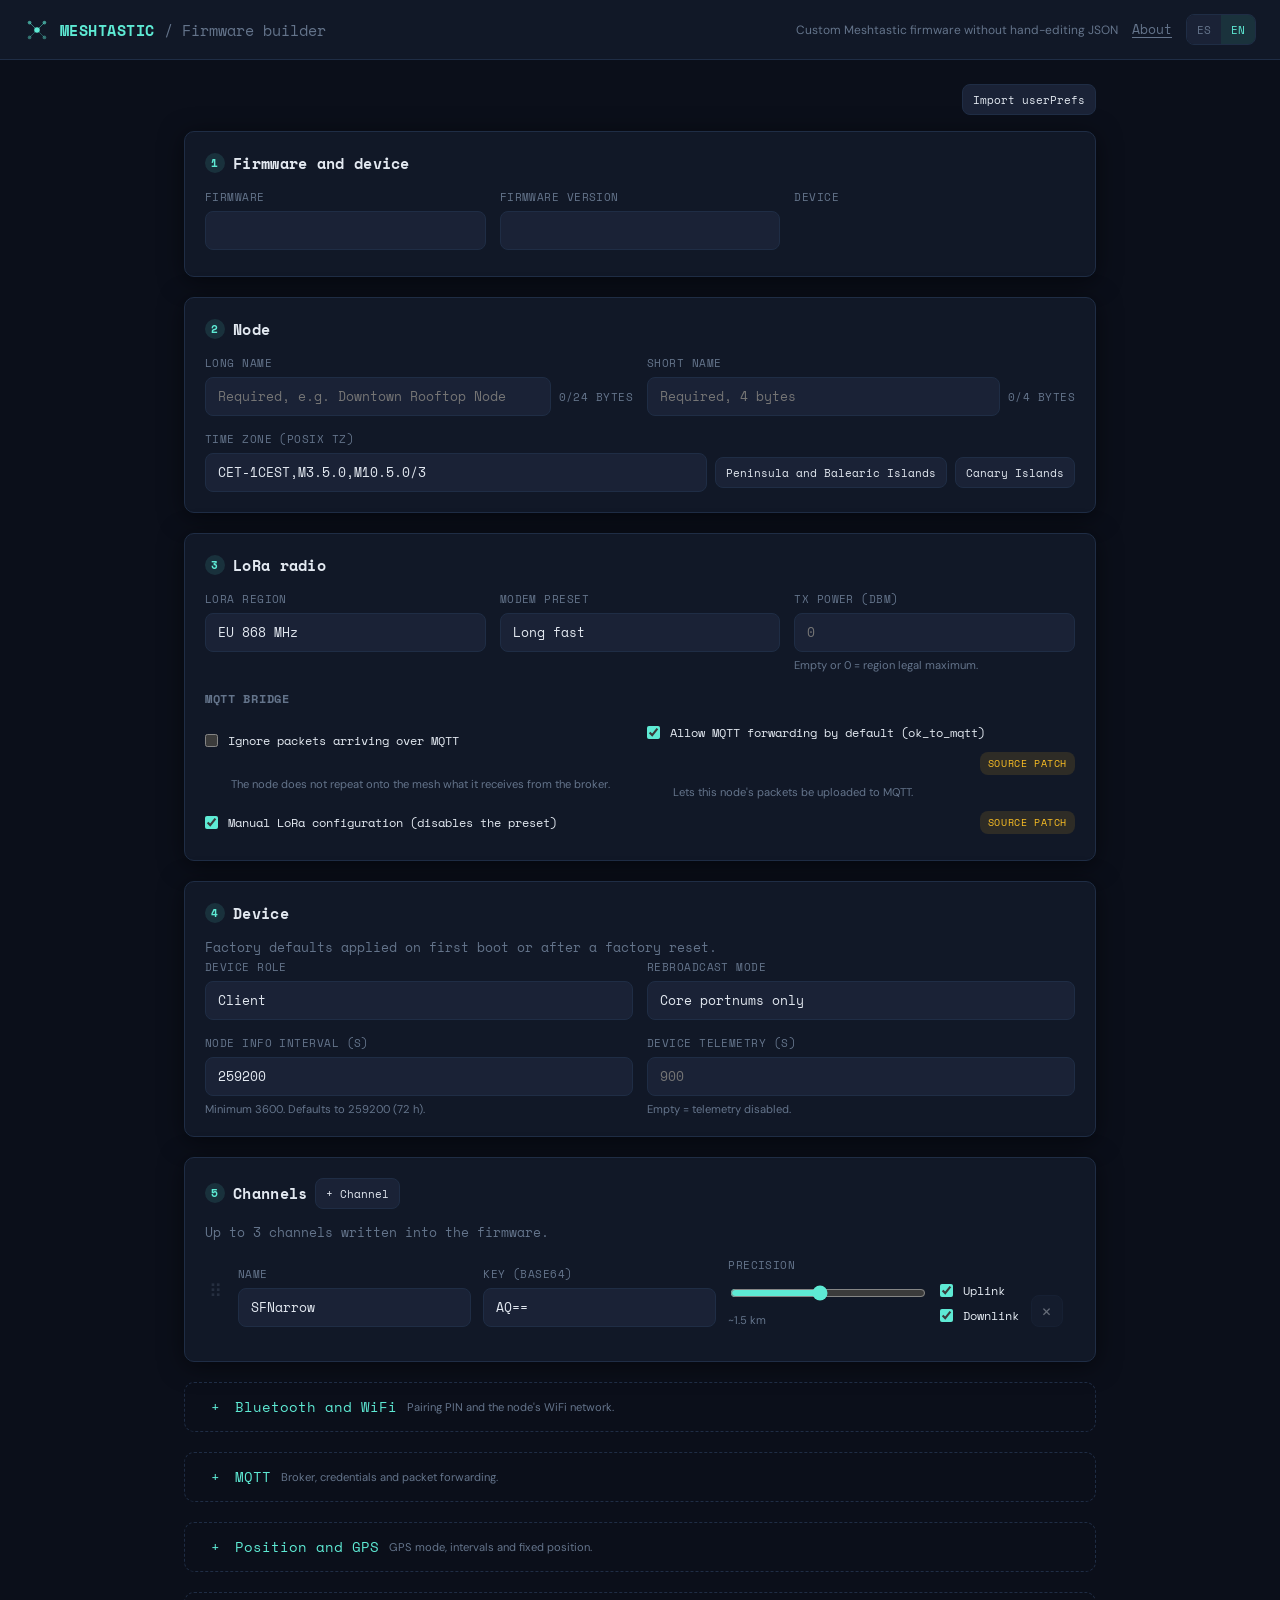
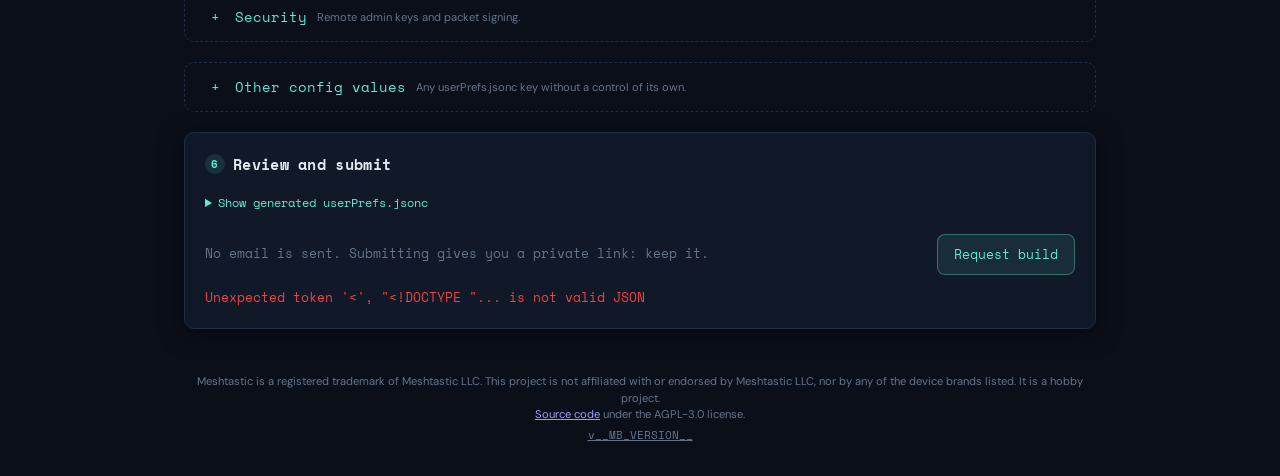
==== static/index.html @ 87e8874e "Tell users a failed build will be looked into, drop the flash-size hint - Every failed build ends wi" ====
<!doctype html>
<html lang="es">
  <head>
    <meta charset="utf-8">
    <meta name="viewport" content="width=device-width, initial-scale=1">
    <title>Meshtastic Builder</title>
    <link rel="icon" type="image/svg+xml" href="/static/favicon.svg">
    <link rel="preconnect" href="https://fonts.googleapis.com">
    <link rel="preconnect" href="https://fonts.gstatic.com" crossorigin>
    <link
      href="https://fonts.googleapis.com/css2?family=Space+Mono:wght@400;700&family=DM+Sans:wght@300;400;600&display=swap"
      rel="stylesheet">
    <link rel="stylesheet" href="/static/styles.css">
  </head>
  <body>
    <div class="shell">
      <header class="app-header">
        <div class="logo">
          <svg viewBox="0 0 28 28" fill="none" xmlns="http://www.w3.org/2000/svg" aria-hidden="true">
            <circle cx="14" cy="14" r="3" fill="currentColor" />
            <circle cx="6" cy="6" r="2" fill="currentColor" opacity=".6" />
            <circle cx="22" cy="6" r="2" fill="currentColor" opacity=".6" />
            <circle cx="6" cy="22" r="2" fill="currentColor" opacity=".4" />
            <circle cx="22" cy="22" r="2" fill="currentColor" opacity=".4" />
            <line x1="14" y1="14" x2="6" y2="6" stroke="currentColor" stroke-width="1" opacity=".5" />
            <line x1="14" y1="14" x2="22" y2="6" stroke="currentColor" stroke-width="1" opacity=".5" />
            <line x1="14" y1="14" x2="6" y2="22" stroke="currentColor" stroke-width="1" opacity=".3" />
            <line x1="14" y1="14" x2="22" y2="22" stroke="currentColor" stroke-width="1" opacity=".3" />
          </svg>
          <span>Meshtastic <em>/ Firmware builder</em></span>
        </div>
        <div class="header-right">
          <span class="tagline" data-i18n="header.tagline"></span>
          <a class="header-link" href="/about" data-i18n="nav.about"></a>
          <div class="lang-switch" role="group" aria-label="Language">
            <button type="button" class="lang-button" data-lang="es">ES</button>
            <button type="button" class="lang-button" data-lang="en">EN</button>
          </div>
        </div>
      </header>

      <main class="app-main">
        <form id="buildForm">
          <div class="import-bar">
            <p id="importNotice" class="status-line" role="status" hidden></p>
            <button id="openImport" class="btn btn-mini" type="button" data-i18n="import.open"></button>
          </div>

          <section class="panel">
            <h2><span data-i18n="step1.title"></span></h2>
            <div class="grid grid-three">
              <label>
                <span data-i18n="step1.firmware"></span>
                <select id="firmwareId" name="firmwareId" required></select>
                <small class="field-hint firmware-repo"><a id="firmwareRepo" href="#" target="_blank" rel="noreferrer"></a></small>
              </label>
              <label>
                <span data-i18n="step1.version"></span>
                <select id="firmwareTag" name="firmwareTag" required></select>
                <small id="firmwareBranchHint" class="field-hint" hidden></small>
              </label>
              <div class="field-stack">
                <label>
                  <span data-i18n="step1.device"></span>
                  <div id="deviceCombo"></div>
                  <small id="deviceUnavailable" class="field-hint device-unavailable" role="status" hidden></small>
                </label>
                <div id="muiOption" class="mui-option" hidden>
                  <label class="check-line">
                    <input id="muiEnabled" type="checkbox">
                    <span data-i18n="step1.mui"></span>
                  </label>
                  <span class="help">
                    <button class="help-tip" type="button" aria-describedby="muiHelp" data-i18n-aria-label="help.label">?</button>
                    <span id="muiHelp" class="help-pop" role="tooltip" data-i18n="step1.muiHint"></span>
                  </span>
                </div>
              </div>
            </div>
          </section>

          <section class="panel">
            <h2><span data-i18n="step2.title"></span></h2>
            <div class="grid grid-two">
              <label>
                <span data-i18n="step2.longName"></span>
                <span class="inline-input">
                  <input id="longName" type="text" autocomplete="off" data-i18n-placeholder="step2.longNamePlaceholder" aria-describedby="longNameBytes">
                  <span id="longNameBytes" class="byte-counter">0/24 bytes</span>
                </span>
              </label>
              <label>
                <span data-i18n="step2.shortName"></span>
                <span class="inline-input">
                  <input id="shortName" type="text" autocomplete="off" data-i18n-placeholder="step2.shortNamePlaceholder" aria-describedby="shortNameBytes">
                  <span id="shortNameBytes" class="byte-counter">0/4 bytes</span>
                </span>
              </label>
              <label class="span-two">
                <span data-i18n="step5.tz"></span>
                <span class="inline-input">
                  <input id="tzString" type="text" value="CET-1CEST,M3.5.0,M10.5.0/3" autocomplete="off">
                  <button class="btn btn-mini" type="button" data-tz="CET-1CEST,M3.5.0,M10.5.0/3" data-i18n="step5.tzPeninsula"></button>
                  <button class="btn btn-mini" type="button" data-tz="WET0WEST,M3.5.0/1,M10.5.0" data-i18n="step5.tzCanarias"></button>
                </span>
              </label>
            </div>
          </section>

          <section class="panel">
            <h2><span data-i18n="step3.title"></span></h2>
            <div class="grid grid-three">
              <label>
                <span data-i18n="step3.region"></span>
                <select id="loraRegion"></select>
              </label>
              <label>
                <span data-i18n="step3.preset"></span>
                <select id="modemPreset"></select>
                <small id="presetDisabledHint" class="field-hint" data-i18n="step3.presetDisabled" hidden></small>
              </label>
              <label data-pref-key="USERPREFS_LORACONFIG_TX_POWER">
                <span data-i18n="step3.txPower"></span>
                <input id="loraTxPower" type="number" min="0" max="30" placeholder="0">
                <small class="field-hint" data-i18n="step3.txPowerHint"></small>
              </label>
            </div>
            <h3 class="sub-head" data-i18n="step3.mqttHead"></h3>
            <div class="grid grid-two">
              <label class="check-line" data-pref-key="USERPREFS_CONFIG_LORA_IGNORE_MQTT">
                <input id="ignoreMqtt" type="checkbox">
                <span data-i18n="step3.ignoreMqtt"></span>
                <small class="field-hint" data-i18n="step3.ignoreMqttHint"></small>
              </label>
              <label class="check-line code-option">
                <input id="okToMqtt" type="checkbox" checked>
                <span data-i18n="step6.okToMqtt"></span>
                <span class="badge patch-only" data-i18n="step6.badge"></span>
                <small class="field-hint" data-i18n="step3.okToMqttHint"></small>
              </label>
            </div>
            <p id="advancedUnavailable" class="status-line status-warn" data-i18n="step6.unavailable" hidden></p>
            <div class="code-option">
              <label class="check-line">
                <input id="customLoraEnabled" type="checkbox" checked>
                <span data-i18n="step6.customLora"></span>
                <span class="badge patch-only" data-i18n="step6.badge"></span>
              </label>
              <div id="customLoraFields" hidden>
                <p class="status-line status-warn patch-only" data-i18n="step6.warning"></p>
                <p class="status-line" data-i18n="step6.customLoraHint"></p>
                <div class="grid grid-three">
                  <label>
                    <span data-i18n="step6.bandwidth"></span>
                    <select id="loraBandwidth"></select>
                  </label>
                  <label>
                    <span data-i18n="step6.spreadFactor"></span>
                    <select id="loraSpreadFactor"></select>
                  </label>
                  <label>
                    <span data-i18n="step6.codingRate"></span>
                    <select id="loraCodingRate"></select>
                  </label>
                  <label>
                    <span data-i18n="step6.channelNum"></span>
                    <input id="loraChannelNum" type="number" min="0" max="255" value="0">
                    <small class="field-hint" data-i18n="step6.channelNumHint"></small>
                  </label>
                  <label>
                    <span data-i18n="step6.overrideFreq"></span>
                    <input id="loraOverrideFreq" type="number" min="0" max="1000" step="0.001" value="0">
                    <small class="field-hint" data-i18n="step6.overrideFreqHint"></small>
                  </label>
                </div>
              </div>
            </div>
          </section>

          <section class="panel">
            <h2><span data-i18n="behaviour.title"></span></h2>
            <p class="status-line" data-i18n="behaviour.hint"></p>
            <div class="grid grid-two">
              <label>
                <span data-i18n="step3.role"></span>
                <select id="deviceRole"></select>
              </label>
              <label data-pref-key="USERPREFS_CONFIG_DEVICE_REBROADCAST_MODE">
                <span data-i18n="behaviour.rebroadcast"></span>
                <select id="rebroadcastMode"></select>
              </label>
              <label data-pref-key="USERPREFS_CONFIG_DEVICE_NODE_INFO_BROADCAST_SECS">
                <span data-i18n="behaviour.nodeInfoSecs"></span>
                <input id="nodeInfoSecs" type="number" min="3600" step="3600" value="259200">
                <small class="field-hint" data-i18n="behaviour.nodeInfoHint"></small>
              </label>
              <label data-pref-key="USERPREFS_CONFIG_DEVICE_TELEM_UPDATE_INTERVAL">
                <span data-i18n="behaviour.deviceTelem"></span>
                <input id="deviceTelemInterval" type="number" min="0" step="60" placeholder="900">
                <small class="field-hint" data-i18n="behaviour.telemHint"></small>
              </label>
            </div>
          </section>

          <section class="panel">
            <h2>
              <span data-i18n="step4.title"></span>
              <button id="addChannel" class="btn btn-mini" type="button" data-i18n="step4.add"></button>
            </h2>
            <p id="channelHint" class="status-line"></p>
            <div id="channelRows"></div>
          </section>


          <details class="collapsible">
            <summary>
              <span data-i18n="radios.title"></span>
              <small class="field-hint" data-i18n="radios.hint"></small>
            </summary>

            <section class="panel">
              <h2><span data-i18n="radios.bluetoothHead"></span></h2>
              <div class="grid grid-two">
                <label data-pref-key="USERPREFS_FIXED_BLUETOOTH">
                  <span data-i18n="radios.blePin"></span>
                  <input id="blePin" type="text" inputmode="numeric" maxlength="6" autocomplete="off" data-i18n-placeholder="radios.blePinPlaceholder">
                  <small class="field-hint" data-i18n="radios.blePinHint"></small>
                </label>
              </div>
            </section>

            <section id="wifiPanel" class="panel">
              <h2><span data-i18n="radios.wifiHead"></span></h2>
              <p id="wifiUnsupported" class="status-line status-warn" data-i18n="radios.wifiUnsupported" hidden></p>
              <label class="check-line" data-pref-key="USERPREFS_NETWORK_WIFI_ENABLED">
                <input id="wifiEnabled" type="checkbox">
                <span data-i18n="radios.wifiEnabled"></span>
                <small class="field-hint" data-i18n="radios.wifiHint"></small>
              </label>
              <div class="grid grid-three">
                <label data-pref-key="USERPREFS_NETWORK_WIFI_SSID">
                  <span data-i18n="radios.wifiSsid"></span>
                  <input id="wifiSsid" type="text" autocomplete="off" maxlength="32">
                </label>
                <label data-pref-key="USERPREFS_NETWORK_WIFI_PSK">
                  <span data-i18n="radios.wifiPsk"></span>
                  <input id="wifiPsk" type="text" autocomplete="off" maxlength="64">
                  <small class="field-hint" data-i18n="radios.wifiPskHint"></small>
                </label>
              </div>
            </section>
          </details>

          <details class="collapsible">
            <summary>
              <span data-i18n="step5.mqttHead"></span>
              <small class="field-hint" data-i18n="mqtt.hint"></small>
            </summary>

            <section class="panel">
              <h2><span data-i18n="step5.mqttHead"></span></h2>
              <div class="grid grid-three">
                <label>
                  <span data-i18n="step5.mqttAddress"></span>
                  <input id="mqttAddress" type="text" value="mqtt.meshtastic.es" autocomplete="off">
                </label>
                <label data-pref-key="USERPREFS_MQTT_USERNAME">
                  <span data-i18n="step5.mqttUsername"></span>
                  <input id="mqttUsername" type="text" autocomplete="off" value="meshdev">
                </label>
                <label data-pref-key="USERPREFS_MQTT_PASSWORD">
                  <span data-i18n="step5.mqttPassword"></span>
                  <input id="mqttPassword" type="text" autocomplete="off" value="large4cats">
                  <small class="field-hint" data-i18n="step5.mqttPasswordHint"></small>
                </label>
                <label data-pref-key="USERPREFS_MQTT_ROOT_TOPIC">
                  <span data-i18n="step5.mqttRoot"></span>
                  <input id="mqttRootTopic" type="text" autocomplete="off" placeholder="msh/EU_868">
                </label>
                <label class="check-line">
                  <input id="mqttEnabled" type="checkbox">
                  <span data-i18n="step5.mqttEnabled"></span>
                </label>
                <label class="check-line" data-pref-key="USERPREFS_MQTT_ENCRYPTION_ENABLED">
                  <input id="mqttEncryption" type="checkbox" checked>
                  <span data-i18n="step5.mqttEncryption"></span>
                </label>
                <label class="check-line" data-pref-key="USERPREFS_MQTT_TLS_ENABLED">
                  <input id="mqttTls" type="checkbox">
                  <span data-i18n="step5.mqttTls"></span>
                </label>
              </div>
            </section>
          </details>

          <details class="collapsible">
            <summary>
              <span data-i18n="position.title"></span>
              <small class="field-hint" data-i18n="position.hint"></small>
            </summary>

            <section class="panel">
              <div class="grid grid-three">
                <label data-pref-key="USERPREFS_CONFIG_GPS_MODE">
                  <span data-i18n="position.gpsMode"></span>
                  <select id="gpsMode"></select>
                </label>
                <label data-pref-key="USERPREFS_CONFIG_GPS_UPDATE_INTERVAL">
                  <span data-i18n="position.gpsInterval"></span>
                  <input id="gpsUpdateInterval" type="number" min="0" step="30" placeholder="600">
                </label>
                <label data-pref-key="USERPREFS_CONFIG_POSITION_BROADCAST_INTERVAL">
                  <span data-i18n="position.broadcastInterval"></span>
                  <input id="positionBroadcastInterval" type="number" min="0" step="3600" value="259200">
                  <small class="field-hint" data-i18n="position.broadcastHint"></small>
                </label>
                <label class="check-line span-two" data-pref-key="USERPREFS_CONFIG_SMART_POSITION_ENABLED">
                  <input id="smartPosition" type="checkbox">
                  <span data-i18n="position.smart"></span>
                  <small class="field-hint" data-i18n="position.smartHint"></small>
                </label>
                <label class="check-line span-two" data-pref-key="USERPREFS_BLOCK_POSITION_ON_EVENT_CHANNEL">
                  <input id="blockPositionOnEvent" type="checkbox">
                  <span data-i18n="position.blockOnEvent"></span>
                  <small class="field-hint" data-i18n="position.blockOnEventHint"></small>
                </label>
              </div>

              <h3 class="sub-head" data-i18n="position.fixedHead"></h3>
              <label class="check-line" data-pref-key="USERPREFS_FIXED_GPS">
                <input id="fixedGpsEnabled" type="checkbox">
                <span data-i18n="position.fixedEnabled"></span>
                <small class="field-hint" data-i18n="position.fixedHint"></small>
              </label>
              <div id="fixedGpsFields" class="grid grid-three" hidden>
                <label data-pref-key="USERPREFS_FIXED_GPS_LAT">
                  <span data-i18n="position.lat"></span>
                  <input id="fixedGpsLat" type="text" inputmode="decimal" autocomplete="off" placeholder="41.3851">
                </label>
                <label data-pref-key="USERPREFS_FIXED_GPS_LON">
                  <span data-i18n="position.lon"></span>
                  <input id="fixedGpsLon" type="text" inputmode="decimal" autocomplete="off" placeholder="-3.7038">
                </label>
                <label data-pref-key="USERPREFS_FIXED_GPS_ALT">
                  <span data-i18n="position.alt"></span>
                  <input id="fixedGpsAlt" type="number" step="1" placeholder="0">
                </label>
              </div>
            </section>
          </details>

          <details class="collapsible">
            <summary>
              <span data-i18n="security.title"></span>
              <small class="field-hint" data-i18n="security.hint"></small>
            </summary>

            <section class="panel">
              <div class="grid">
                <label>
                  <span data-i18n="step5.adminKey"></span>
                  <input id="adminKey" type="text" autocomplete="off" placeholder="AQIDBA...">
                </label>
                <label data-pref-key="USERPREFS_USE_ADMIN_KEY_1">
                  <span data-i18n="step5.adminKey1"></span>
                  <input id="adminKey1" type="text" autocomplete="off" placeholder="AQIDBA...">
                </label>
                <label data-pref-key="USERPREFS_USE_ADMIN_KEY_2">
                  <span data-i18n="step5.adminKey2"></span>
                  <input id="adminKey2" type="text" autocomplete="off" placeholder="AQIDBA...">
                </label>
              </div>
              <div class="grid grid-two">
                <label data-pref-key="USERPREFS_CONFIG_SECURITY_PACKET_SIGNATURE_POLICY">
                  <span data-i18n="step5.signaturePolicy"></span>
                  <select id="signaturePolicy"></select>
                </label>
                <label class="check-line" data-pref-key="USERPREFS_CONFIG_SECURITY_IS_MANAGED">
                  <input id="securityIsManaged" type="checkbox" disabled>
                  <span data-i18n="step5.isManaged"></span>
                  <small id="isManagedHint" class="field-hint" data-i18n="step5.isManagedHint"></small>
                </label>
              </div>
            </section>
          </details>


          <details class="collapsible">
            <summary>
              <span data-i18n="extra.title"></span>
              <small class="field-hint" data-i18n="extra.hint"></small>
            </summary>

            <section class="panel">
              <p class="status-line" data-i18n="extra.help"></p>
              <div id="extraRows"></div>
              <button id="addExtraPref" class="btn btn-mini" type="button" data-i18n="extra.add"></button>
            </section>
          </details>

          <section class="panel">
            <h2><span data-i18n="step7.title"></span></h2>
            <details class="json-preview">
              <summary data-i18n="step7.preview"></summary>
              <textarea id="prefsJsonc" name="prefsJsonc" spellcheck="false" readonly></textarea>
            </details>
            <div class="submit-row">
              <div>
                <p class="status-line" data-i18n="step7.noEmail"></p>
                <p id="submitTtl" class="status-line"></p>
              </div>
              <div class="submit-cell">
                <button id="submitBuild" class="btn btn-primary" type="submit" data-i18n="step7.submit"></button>
              </div>
            </div>
            <p id="statusText" class="status-line" role="status"></p>
          </section>
        </form>

        <!-- Outside the form: nothing in here is a pref, and its buttons must
             never submit a build. -->
        <dialog id="importDialog" class="import-dialog" aria-labelledby="importTitle">
          <h2 id="importTitle" data-i18n="import.title"></h2>
          <p class="status-line" data-i18n="import.help"></p>
          <textarea id="importText" spellcheck="false" autocomplete="off" data-i18n-placeholder="import.placeholder"></textarea>
          <input id="importFile" type="file" accept=".json,.jsonc,.txt,application/json,text/plain" hidden>
          <p id="importError" class="status-line status-error" role="alert" hidden></p>
          <div class="import-actions">
            <button id="importPickFile" class="btn btn-mini" type="button" data-i18n="import.pickFile"></button>
            <span class="import-actions-right">
              <button id="importCancel" class="btn" type="button" data-i18n="import.cancel"></button>
              <button id="importConfirm" class="btn btn-primary" type="button" data-i18n="import.confirm"></button>
            </span>
          </div>
        </dialog>

        <section id="result" class="panel" hidden>
          <h2><span id="resultTitle" data-i18n="result.title"></span></h2>
          <p id="resultKeep" class="status-line" data-i18n="result.keep"></p>
          <div class="result-url">
            <a id="buildUrl" href="#"></a>
            <button id="copyBuildUrl" class="btn btn-mini" type="button" data-i18n="result.copy"></button>
          </div>
          <dl class="result-list">
            <div><dt data-i18n="result.status"></dt><dd id="buildStatus" class="build-status"></dd></div>
            <div><dt data-i18n="result.node"></dt><dd id="buildNode"></dd></div>
            <div><dt data-i18n="result.shortName"></dt><dd id="buildShortName"></dd></div>
            <div><dt data-i18n="result.device"></dt><dd id="buildDevice"></dd></div>
            <div><dt data-i18n="result.firmware"></dt><dd id="buildFirmware"></dd></div>
            <div><dt data-i18n="result.download"></dt><dd><a id="downloadLink" href="#"></a></dd></div>
          </dl>
          <!-- Shown only for a failed build. The reason is translated from the
               server's error code; the detail is one quoted line of evidence. -->
          <div id="buildFailure" class="build-failure" hidden>
            <h3 data-i18n="buildError.title"></h3>
            <p id="buildFailureReason"></p>
            <p id="buildFailureHint" class="status-line"></p>
            <pre id="buildFailureDetail" hidden class="build-failure-detail"></pre>
            <!-- Every failure gets read: say so, and who to ask. -->
            <p class="status-line" data-i18n-html="buildError.followUp"></p>
          </div>
          <p id="resultTtl" class="status-line"></p>
        </section>
      </main>

      <footer class="app-footer">
        <p data-i18n="footer.trademark"></p>
        <p data-i18n-html="footer.source"></p>
        <p class="footer-version">
          <a href="https://github.com/lazynoda/meshtastic-builder/releases/tag/v__MB_VERSION__" target="_blank" rel="noreferrer">v__MB_VERSION__</a>
        </p>
      </footer>
    </div>
    <script src="/static/i18n.js"></script>
    <script src="/static/app.js"></script>
    <script src="/static/prefs-import.js"></script>
  </body>
</html>
---- static/styles.css ----
/* Tokens, reset, shell, panel and button rules come from the shared
   meshtastic.es app template (see .tmp/meshtastic-es-app-template and its
   DESIGN_GUIDELINES.md). Form controls are authored here because the template
   ships none; they follow the same .btn recipe. */
:root {
  --bg: #0b0f1a;
  --panel: #111827;
  --panel2: #1a2236;
  --border: #1f2d45;
  --accent: #5eead4;
  --accent2: #7dd3fc;
  --warn: #fbbf24;
  --danger: #ef4444;
  --text: #e2e8f0;
  --muted: #64748b;
  --mono: "Space Mono", ui-monospace, Consolas, monospace;
  --sans: "DM Sans", system-ui, -apple-system, "Segoe UI", Roboto, sans-serif;
  --radius: 8px;
  --shadow: 0 4px 24px rgba(0, 0, 0, 0.5);
  color-scheme: dark;
}

* {
  box-sizing: border-box;
}

body {
  margin: 0;
  min-height: 100vh;
  background: var(--bg);
  color: var(--text);
  font-family: var(--sans);
  font-weight: 400;
  -webkit-font-smoothing: antialiased;
}

h1,
h2,
h3 {
  font-family: var(--mono);
  font-weight: 700;
  margin: 0;
}

::-webkit-scrollbar {
  width: 6px;
}
::-webkit-scrollbar-track {
  background: transparent;
}
::-webkit-scrollbar-thumb {
  background: var(--border);
  border-radius: 3px;
}

/* Shell */
.shell {
  min-height: 100vh;
  display: flex;
  flex-direction: column;
}

.app-header {
  display: flex;
  align-items: center;
  gap: 16px;
  padding: 14px 24px;
  background: var(--panel);
  border-bottom: 1px solid var(--border);
}

.app-header .logo {
  display: flex;
  text-decoration: none;
  align-items: center;
  gap: 10px;
  font-family: var(--mono);
  font-size: 15px;
  font-weight: 700;
  color: var(--accent);
  letter-spacing: 0.03em;
  text-transform: uppercase;
}

.app-header .logo svg {
  width: 26px;
  height: 26px;
  flex-shrink: 0;
}

.app-header .logo em {
  font-style: normal;
  color: var(--muted);
  font-weight: 400;
  text-transform: none;
  letter-spacing: normal;
}

.app-header .header-right {
  margin-left: auto;
  display: flex;
  align-items: center;
  gap: 14px;
}

.app-header .header-link {
  font-family: var(--mono);
  font-size: 0.8rem;
  color: var(--muted);
  text-decoration: underline;
  text-underline-offset: 3px;
  white-space: nowrap;
}

.app-header .header-link:hover {
  color: var(--accent);
}

.app-header .tagline {
  font-size: 12px;
  color: var(--muted);
  text-align: right;
  display: none;
}

@media (min-width: 860px) {
  .app-header .tagline {
    display: block;
  }
}

@media (max-width: 640px) {
  .app-header {
    flex-wrap: wrap;
    gap: 10px;
    padding: 12px 16px;
  }
  .app-header .logo {
    font-size: 13px;
  }
  .app-header .header-right {
    margin-left: 0;
    width: 100%;
    justify-content: space-between;
  }
}

.app-main {
  flex: 1;
  width: 100%;
  max-width: 960px;
  margin: 0 auto;
  padding: 24px;
}

@media (max-width: 640px) {
  .app-main {
    padding: 16px;
  }
}

/* Panels */
.panel {
  background: var(--panel);
  border: 1px solid var(--border);
  border-radius: 10px;
  box-shadow: var(--shadow);
  padding: 20px;
  margin-bottom: 20px;
}

.panel h2 {
  font-size: 0.95rem;
  letter-spacing: 0.02em;
  color: var(--text);
  margin: 0 0 14px;
  display: flex;
  align-items: center;
  gap: 8px;
  flex-wrap: wrap;
}

/* Step numbers come from a counter so panels can be added or reordered freely. */
#buildForm {
  counter-reset: step;
}

#buildForm .panel h2::before {
  counter-increment: step;
  content: counter(step);
  display: inline-flex;
  align-items: center;
  justify-content: center;
  width: 20px;
  height: 20px;
  border-radius: 50%;
  background: rgba(94, 234, 212, 0.12);
  color: var(--accent);
  font-size: 11px;
  flex-shrink: 0;
}

.sub-head {
  font-family: var(--mono);
  font-size: 0.72rem;
  text-transform: uppercase;
  letter-spacing: 0.06em;
  color: var(--muted);
  margin: 18px 0 10px;
}

/* Collapsed sections: closed by default, inner panels are not numbered steps. */
.collapsible {
  margin-bottom: 20px;
}

.collapsible > summary {
  cursor: pointer;
  list-style: none;
  display: flex;
  align-items: center;
  gap: 10px;
  flex-wrap: wrap;
  padding: 14px 20px;
  border: 1px dashed var(--border);
  border-radius: 10px;
  font-family: var(--mono);
  font-size: 0.85rem;
  color: var(--accent);
}

.collapsible > summary::-webkit-details-marker {
  display: none;
}

.collapsible > summary::before {
  content: "+";
  width: 20px;
  text-align: center;
  flex-shrink: 0;
}

.collapsible[open] > summary {
  margin-bottom: 20px;
}

.collapsible[open] > summary::before {
  content: "\2212";
}

#buildForm .collapsible .panel h2::before {
  content: none;
  counter-increment: none;
}

.badge {
  margin-left: auto;
  font-family: var(--mono);
  font-size: 10px;
  text-transform: uppercase;
  letter-spacing: 0.06em;
  color: var(--warn);
  background: rgba(251, 191, 36, 0.12);
  border-radius: var(--radius);
  padding: 4px 8px;
}

/* Buttons */
.btn {
  font-family: var(--mono);
  display: inline-block;
  text-decoration: none;
  font-size: 0.8rem;
  padding: 10px 16px;
  border-radius: var(--radius);
  border: 1px solid var(--border);
  background: var(--panel2);
  color: var(--text);
  cursor: pointer;
  transition: border-color 0.15s, color 0.15s, background 0.15s, box-shadow 0.15s;
}

.btn:hover:not(:disabled) {
  border-color: var(--accent);
  color: var(--accent);
  box-shadow: 0 0 8px rgba(94, 234, 212, 0.15);
}

.btn:disabled {
  opacity: 0.4;
  cursor: not-allowed;
}

.btn-primary {
  border-color: rgba(94, 234, 212, 0.35);
  background: rgba(94, 234, 212, 0.1);
  color: var(--accent);
}

.btn-primary:hover:not(:disabled) {
  background: rgba(94, 234, 212, 0.2);
  border-color: var(--accent);
}

.btn-mini {
  padding: 6px 10px;
  font-size: 0.7rem;
}

.lang-switch {
  display: flex;
  border: 1px solid var(--border);
  border-radius: var(--radius);
  overflow: hidden;
}

.lang-button {
  font-family: var(--mono);
  font-size: 0.7rem;
  padding: 6px 10px;
  border: 0;
  background: var(--panel2);
  color: var(--muted);
  cursor: pointer;
  transition: color 0.15s, background 0.15s;
}

.lang-button:hover {
  color: var(--accent);
}

.lang-button.is-active {
  background: rgba(94, 234, 212, 0.12);
  color: var(--accent);
}

.status-line {
  margin: 12px 0 0;
  font-size: 0.82rem;
  font-family: var(--mono);
  color: var(--muted);
  line-height: 1.5;
}

.status-warn {
  color: var(--warn);
}

.status-error {
  color: var(--danger);
}

/* Author rules set `display` on labels and panels, which beats the user-agent
   rule for [hidden] and leaves "hidden" controls on screen. Keep the attribute
   authoritative for every element. */
[hidden] {
  display: none !important;
}

/* Form controls */
label {
  display: flex;
  flex-direction: column;
  gap: 6px;
  font-family: var(--mono);
  font-size: 0.7rem;
  text-transform: uppercase;
  letter-spacing: 0.04em;
  color: var(--muted);
}

input[type="text"],
input[type="password"],
input[type="number"],
select,
textarea {
  width: 100%;
  font-family: var(--mono);
  font-size: 0.8rem;
  padding: 9px 12px;
  border-radius: var(--radius);
  border: 1px solid var(--border);
  background: var(--panel2);
  color: var(--text);
  text-transform: none;
  letter-spacing: normal;
  transition: border-color 0.15s, box-shadow 0.15s;
}

input:focus-visible,
select:focus-visible,
textarea:focus-visible,
.btn:focus-visible,
.lang-button:focus-visible,
summary:focus-visible {
  outline: none;
  border-color: var(--accent);
  box-shadow: 0 0 0 2px rgba(94, 234, 212, 0.2);
}

input:disabled,
select:disabled,
textarea:disabled {
  opacity: 0.4;
  cursor: not-allowed;
}

input.fieldError {
  border-color: var(--danger);
}

input[type="checkbox"] {
  width: auto;
  accent-color: var(--accent);
  margin: 0;
}

.check-line {
  flex-direction: row;
  align-items: center;
  flex-wrap: wrap;
  gap: 10px;
  text-transform: none;
  letter-spacing: normal;
  font-size: 0.78rem;
  color: var(--text);
  padding: 6px 0;
}

/* A hint next to a checkbox squeezes the label on a phone; give it its own line. */
.check-line .field-hint {
  flex-basis: 100%;
  margin-left: 26px;
}

/* Repository link under the firmware selector. */
.firmware-repo {
  text-align: center;
}

.field-hint {
  font-family: var(--sans);
  font-size: 0.7rem;
  text-transform: none;
  letter-spacing: normal;
  color: var(--muted);
}

.inline-input {
  display: flex;
  align-items: center;
  gap: 8px;
  flex-wrap: wrap;
}

.inline-input input {
  flex: 1 1 160px;
}

.byte-counter {
  font-family: var(--mono);
  font-size: 0.7rem;
  color: var(--muted);
}

/* Grids */
.grid {
  display: grid;
  gap: 14px;
}

.grid-two {
  grid-template-columns: 1fr 1fr;
}

.grid-three {
  grid-template-columns: repeat(3, 1fr);
}

.grid-four {
  grid-template-columns: repeat(4, 1fr);
}

.span-two {
  grid-column: span 2;
}

/* A grid cell holding a field plus a control right under it. */
.field-stack {
  display: flex;
  flex-direction: column;
  gap: 6px;
}

/* Right under the device picker, level with the repository link under the firmware. */
.mui-option {
  display: flex;
  align-items: center;
  justify-content: center;
  gap: 8px;
}

.mui-option[hidden] {
  display: none;
}

.mui-option .check-line {
  padding: 0;
}

/* (?) help: the text shows on hover, on keyboard focus, or after a tap (.open). */
.help {
  position: relative;
  display: inline-flex;
}

.help-tip {
  width: 18px;
  height: 18px;
  padding: 0;
  border: 1px solid var(--muted);
  border-radius: 50%;
  background: transparent;
  color: var(--muted);
  font-family: var(--sans);
  font-size: 0.68rem;
  font-weight: 700;
  line-height: 1;
  cursor: help;
}

.help-tip:hover,
.help-tip:focus-visible,
.help.open .help-tip {
  border-color: var(--accent);
  color: var(--accent);
}

.help-pop {
  position: absolute;
  bottom: calc(100% + 8px);
  left: 50%;
  /* --help-shift keeps the box inside the viewport on narrow screens (wireHelpTips). */
  transform: translateX(calc(-50% + var(--help-shift, 0px)));
  width: max-content;
  max-width: min(280px, 80vw);
  padding: 8px 10px;
  border: 1px solid var(--border);
  border-radius: var(--radius);
  background: var(--panel2);
  box-shadow: var(--shadow);
  color: var(--text);
  font-family: var(--sans);
  font-size: 0.75rem;
  line-height: 1.4;
  text-transform: none;
  letter-spacing: normal;
  z-index: 40;
  visibility: hidden;
  opacity: 0;
  transition: opacity 0.12s;
  pointer-events: none;
}

.help:hover .help-pop,
.help-tip:focus-visible + .help-pop,
.help.open .help-pop {
  visibility: visible;
  opacity: 1;
}

@media (max-width: 720px) {
  .grid-two,
  .grid-three,
  .grid-four {
    grid-template-columns: 1fr;
  }
  .span-two {
    grid-column: auto;
  }
}

#customLoraFields .grid {
  margin-top: 12px;
}

/* Channels */
.channel-row {
  display: grid;
  grid-template-columns: auto 1fr;
  gap: 12px;
  align-items: center;
  padding: 14px 0;
  border-bottom: 1px solid var(--border);
}

/* The fields are their own grid so the handle never takes a field's column. */
.channel-fields {
  display: grid;
  grid-template-columns: 1.4fr 1.4fr 1.2fr auto auto auto;
  gap: 12px;
  align-items: end;
}

.channel-row:last-child {
  border-bottom: 0;
}

.channel-row .check-line {
  padding-bottom: 9px;
}

.channel-flags {
  display: flex;
  flex-direction: column;
  gap: 2px;
}

.channel-flags .check-line {
  padding: 2px 0;
}

.btn-icon {
  align-self: end;
  width: 32px;
  height: 32px;
  padding: 0;
  display: inline-flex;
  align-items: center;
  justify-content: center;
  font-size: 1.1rem;
  line-height: 1;
}

@media (max-width: 720px) {
  .channel-fields {
    grid-template-columns: 1fr 1fr;
  }
  .precision-cell {
    grid-column: span 2;
  }
}

/* Reordering channels: pointer events, so the handle must not scroll the page. */
.drag-handle {
  align-self: center;
  touch-action: none;
  cursor: grab;
  background: none;
  border: 0;
  color: var(--muted);
  font-size: 1.1rem;
  line-height: 1;
  padding: 8px 4px;
}

.drag-handle:disabled {
  opacity: 0.25;
  cursor: default;
}

.channel-row.dragging {
  opacity: 0.6;
  background: var(--panel2);
  cursor: grabbing;
}

.precision-cell input[type="range"] {
  padding: 0;
  border: 0;
  background: none;
  accent-color: var(--accent);
  height: 24px;
}

/* Prose pages (/about). The form pages have no running text, so paragraph,
   link and inline-code rules live here rather than on the base elements. */
.prose h1 {
  font-size: 1.2rem;
  margin: 0 0 20px;
}

.prose p {
  margin: 0 0 12px;
  font-size: 0.9rem;
  line-height: 1.65;
  color: var(--text);
}

.prose p:last-child {
  margin-bottom: 0;
}

.prose a {
  color: var(--accent2);
  text-decoration: underline;
  text-underline-offset: 2px;
}

.prose a:hover {
  color: var(--accent);
}

.prose code {
  font-family: var(--mono);
  font-size: 0.85em;
  background: var(--panel2);
  border: 1px solid var(--border);
  border-radius: 4px;
  padding: 1px 5px;
}

.prose section {
  margin-bottom: 28px;
}

.prose section:last-child {
  margin-bottom: 0;
}

.prose h2 {
  font-size: 0.95rem;
  margin: 0 0 10px;
  display: flex;
  align-items: center;
  gap: 8px;
}

.section-warn h2 {
  color: var(--warn);
}

/* The two firmware patches on /about. Numbered because "there are exactly two"
   is the point of the section. */
.mod-list {
  margin: 0 0 14px;
  padding-left: 20px;
}

.mod-list li {
  margin-bottom: 14px;
}

.mod-list li:last-child {
  margin-bottom: 0;
}

.mod-list h3 {
  font-size: 0.9rem;
  margin: 0 0 6px;
  color: var(--accent2);
}

/* A failed build explains itself here instead of in the download link text. */
.build-failure {
  margin-top: 14px;
  padding: 12px 14px;
  border: 1px solid var(--danger);
  border-radius: var(--radius);
  background: var(--panel2);
}

.build-failure h3 {
  font-size: 0.85rem;
  margin: 0 0 8px;
  color: var(--danger);
}

.build-failure p {
  margin: 0 0 8px;
  font-size: 0.9rem;
}

.build-failure p:last-child {
  margin-bottom: 0;
}

.build-failure-detail {
  margin: 0;
  padding: 8px 10px;
  border-radius: var(--radius);
  background: var(--bg);
  border: 1px solid var(--border);
  color: var(--muted);
  font-family: var(--mono);
  font-size: 0.75rem;
  /* Compiler diagnostics are long and must not stretch the panel. */
  white-space: pre-wrap;
  overflow-wrap: anywhere;
}

.app-footer {
  padding: 0 24px 32px;
  max-width: 960px;
  margin: 0 auto;
}

.app-footer p {
  margin: 0;
  font-size: 0.7rem;
  line-height: 1.5;
  color: var(--muted);
  text-align: center;
}

.app-footer .footer-version {
  margin-top: 4px;
  font-family: var(--mono);
}

.footer-version a {
  color: inherit;
}

@media (max-width: 640px) {
  .app-footer {
    padding: 0 16px 24px;
  }
}

/* Combobox: filters its options by substring as you type. */
.combo {
  position: relative;
}

/* A short list skinned from a <select>: a menu, not a search box. */
.combo-input[readonly] {
  cursor: pointer;
}

.combo-list {
  position: absolute;
  top: calc(100% + 4px);
  left: 0;
  right: 0;
  z-index: 30;
  max-height: 260px;
  overflow-y: auto;
  margin: 0;
  padding: 4px;
  list-style: none;
  background: var(--panel2);
  border: 1px solid var(--border);
  border-radius: var(--radius);
  box-shadow: var(--shadow);
}

.combo-list li {
  padding: 8px 10px;
  border-radius: var(--radius);
  cursor: pointer;
  font-family: var(--mono);
  font-size: 0.75rem;
  text-transform: none;
  letter-spacing: normal;
  color: var(--text);
}

.combo-list li:hover,
.combo-list li[aria-selected="true"] {
  background: rgba(94, 234, 212, 0.12);
  color: var(--accent);
}

/* A board the selected firmware cannot build yet: listed, but muted. */
.combo-list li.is-unavailable {
  color: var(--muted);
}

.device-unavailable {
  display: block;
  margin-top: 6px;
  text-align: center;
  color: var(--warn);
}

.device-unavailable a {
  color: inherit;
}

.extra-row {
  display: grid;
  grid-template-columns: 1.2fr 1.4fr auto;
  gap: 12px;
  align-items: end;
  padding: 12px 0;
  border-bottom: 1px solid var(--border);
}

.extra-row:last-child {
  border-bottom: 0;
}

#addExtraPref {
  margin-top: 12px;
}

@media (max-width: 720px) {
  .extra-row {
    grid-template-columns: 1fr;
  }
}

/* Import userPrefs */
.import-bar {
  display: flex;
  align-items: center;
  justify-content: flex-end;
  gap: 12px;
  margin-bottom: 16px;
}

.import-bar .status-line {
  margin: 0;
  margin-right: auto;
}

.import-bar .btn {
  flex-shrink: 0;
  white-space: nowrap;
}

.import-dialog {
  width: min(720px, calc(100vw - 32px));
  padding: 20px;
  border: 1px solid var(--border);
  border-radius: 10px;
  background: var(--panel);
  color: var(--text);
  box-shadow: var(--shadow);
}

.import-dialog::backdrop {
  background: rgba(11, 15, 26, 0.75);
}

.import-dialog h2 {
  font-size: 0.95rem;
  color: var(--accent);
}

.import-dialog textarea {
  margin-top: 14px;
  min-height: 280px;
  background: var(--bg);
  resize: vertical;
}

.import-actions {
  margin-top: 16px;
  display: flex;
  align-items: center;
  justify-content: space-between;
  gap: 12px;
  flex-wrap: wrap;
}

.import-actions-right {
  display: flex;
  gap: 10px;
}

/* JSON preview */
.json-preview summary {
  font-family: var(--mono);
  font-size: 0.78rem;
  color: var(--accent);
  cursor: pointer;
  padding: 4px 0;
  border-radius: var(--radius);
}

.json-preview textarea {
  margin-top: 10px;
  min-height: 200px;
  background: var(--bg);
  resize: vertical;
}

.submit-row {
  margin-top: 16px;
  display: flex;
  align-items: center;
  justify-content: space-between;
  gap: 16px;
  flex-wrap: wrap;
}

.submit-cell {
  display: flex;
  justify-content: flex-end;
}

@media (max-width: 720px) {
  .submit-cell {
    justify-content: stretch;
  }
  .submit-cell .btn {
    width: 100%;
  }
}

/* Result */
.result-list {
  margin: 0;
  display: grid;
  gap: 10px;
}

.result-list > div {
  display: grid;
  grid-template-columns: 160px 1fr;
  gap: 12px;
  align-items: baseline;
}

.result-list dt {
  font-family: var(--mono);
  font-size: 0.7rem;
  text-transform: uppercase;
  letter-spacing: 0.04em;
  color: var(--muted);
}

.result-list dd {
  margin: 0;
  font-family: var(--mono);
  font-size: 0.8rem;
  word-break: break-all;
}

.result-list a {
  color: var(--accent);
}

.build-status {
  display: flex;
  flex-wrap: wrap;
  align-items: center;
  gap: 8px;
  word-break: normal;
}

.status-icon {
  width: 17px;
  height: 17px;
  flex: none;
}

.build-status[data-state="running"] {
  color: var(--accent2);
}

/* Only the arc spins; the clock hands would smear into a blur. */
.build-status[data-state="running"] .status-icon > path:first-child {
  transform-origin: 50% 50%;
  animation: status-spin 1.4s linear infinite;
}

.build-status[data-state="succeeded"] {
  color: var(--accent);
}

.build-status[data-state="failed"] {
  color: var(--danger);
}

.build-status[data-state="expired"],
.build-status[data-state="queued"] {
  color: var(--warn);
}

/* Queue position and estimate next to the state, quieter than the state itself. */
.queue-info {
  color: var(--muted);
}

.queue-info::before {
  content: "·";
  margin-right: 8px;
}

@keyframes status-spin {
  to {
    transform: rotate(360deg);
  }
}

@media (prefers-reduced-motion: reduce) {
  .build-status[data-state="running"] .status-icon > path:first-child {
    animation: none;
  }
}

.result-list a:not([href]) {
  color: var(--muted);
}

.result-url {
  display: flex;
  align-items: center;
  gap: 10px;
  flex-wrap: wrap;
  margin: 0 0 16px;
  padding: 12px 14px;
  background: var(--panel2);
  border: 1px solid var(--border);
  border-radius: var(--radius);
}

.result-url a {
  font-family: var(--mono);
  font-size: 0.82rem;
  color: var(--accent);
  word-break: break-all;
  flex: 1 1 auto;
}

@media (max-width: 720px) {
  .result-list > div {
    grid-template-columns: 1fr;
    gap: 2px;
  }
}
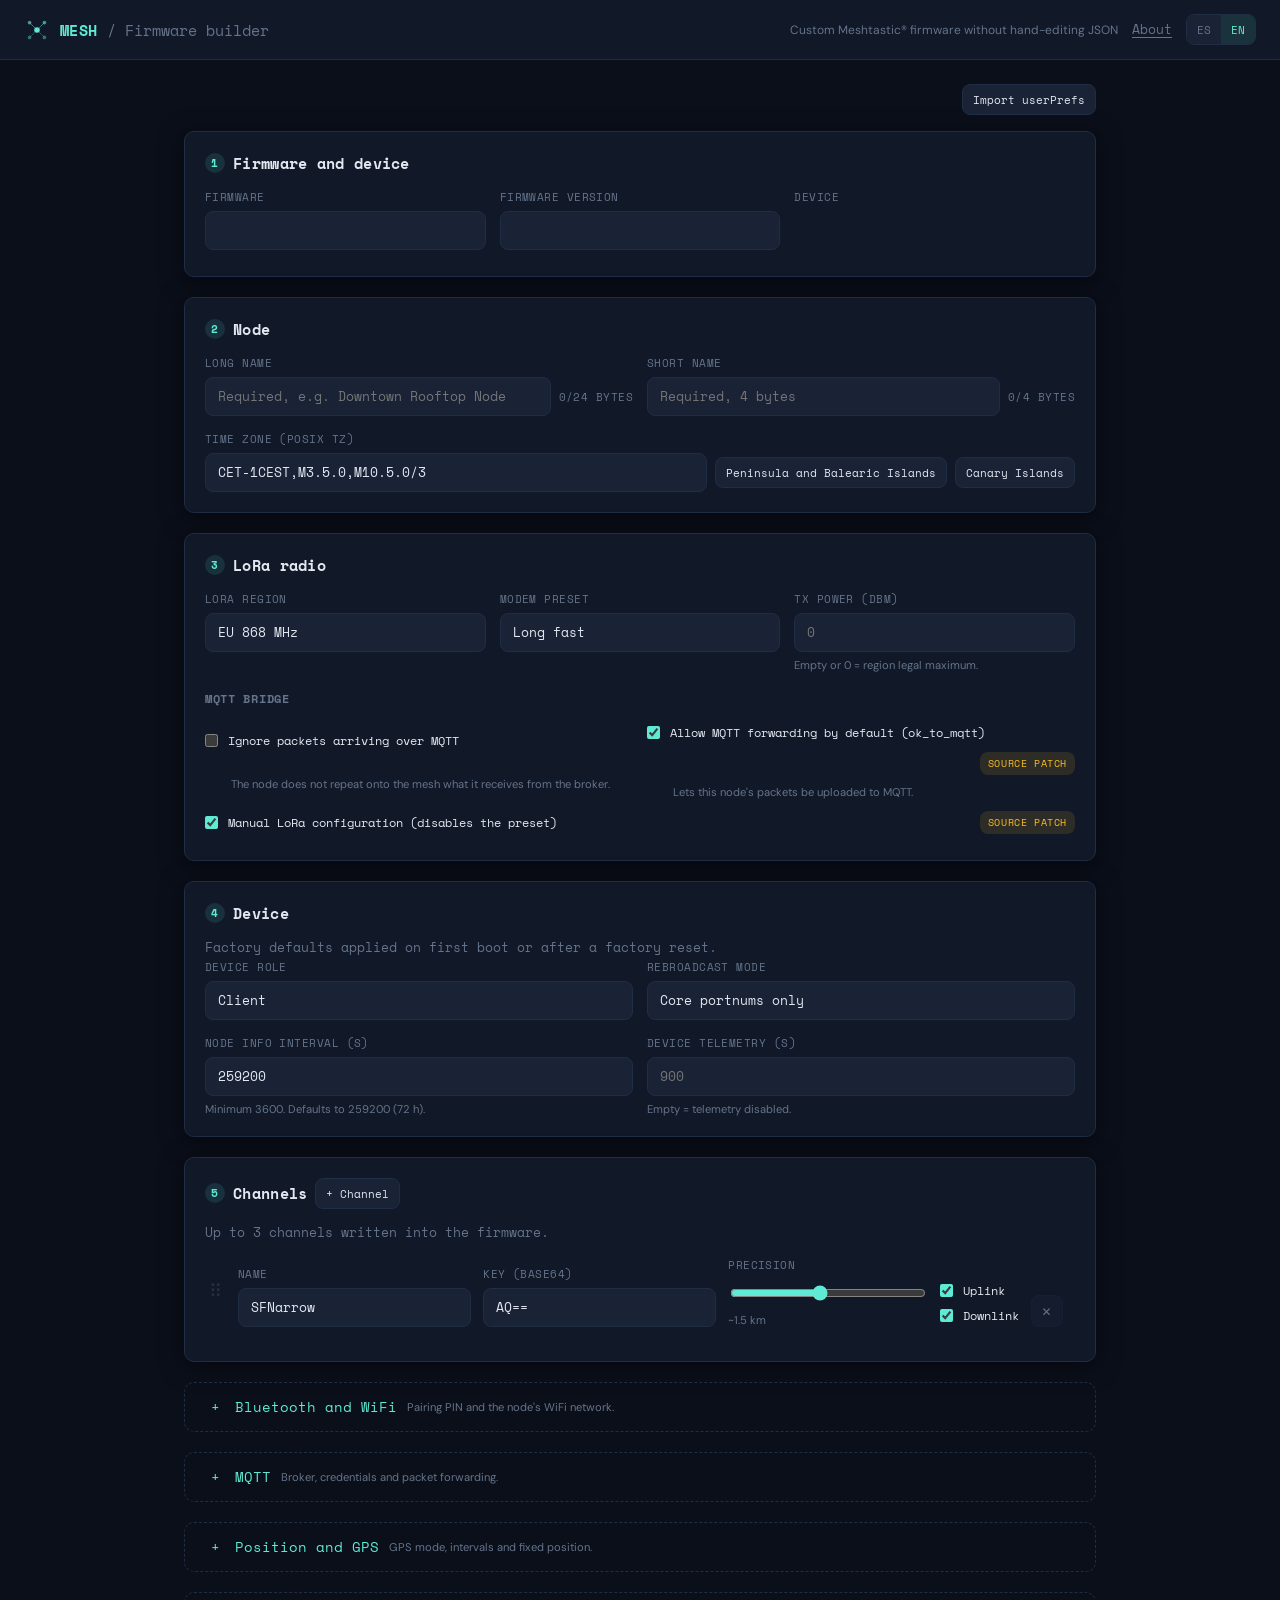
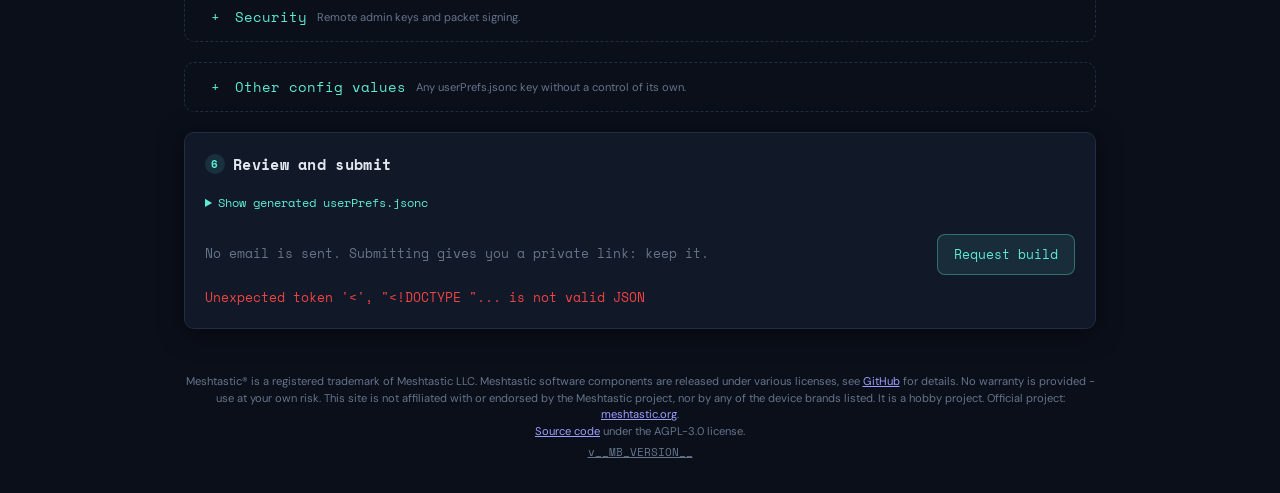
==== commit acf238e6: "Rename to Mesh Firmware Builder and follow the Meshtastic trademark rules The Meshtastic trademark p" ====
--- a/static/index.html
+++ b/static/index.html
@@ -3,7 +3,7 @@
   <head>
     <meta charset="utf-8">
     <meta name="viewport" content="width=device-width, initial-scale=1">
-    <title>Meshtastic Builder</title>
+    <title>Mesh Firmware Builder</title>
     <link rel="icon" type="image/svg+xml" href="/static/favicon.svg">
     <link rel="preconnect" href="https://fonts.googleapis.com">
     <link rel="preconnect" href="https://fonts.gstatic.com" crossorigin>
@@ -27,7 +27,7 @@
             <line x1="14" y1="14" x2="6" y2="22" stroke="currentColor" stroke-width="1" opacity=".3" />
             <line x1="14" y1="14" x2="22" y2="22" stroke="currentColor" stroke-width="1" opacity=".3" />
           </svg>
-          <span>Meshtastic <em>/ Firmware builder</em></span>
+          <span>Mesh <em>/ Firmware builder</em></span>
         </div>
         <div class="header-right">
           <span class="tagline" data-i18n="header.tagline"></span>
@@ -58,6 +58,7 @@
                 <span data-i18n="step1.version"></span>
                 <select id="firmwareTag" name="firmwareTag" required></select>
                 <small id="firmwareBranchHint" class="field-hint" hidden></small>
+                <small id="firmwareRevokedHint" class="field-hint version-revoked" role="status" hidden></small>
               </label>
               <div class="field-stack">
                 <label>
@@ -73,6 +74,16 @@
                   <span class="help">
                     <button class="help-tip" type="button" aria-describedby="muiHelp" data-i18n-aria-label="help.label">?</button>
                     <span id="muiHelp" class="help-pop" role="tooltip" data-i18n="step1.muiHint"></span>
+                  </span>
+                </div>
+                <div id="hybridOption" class="mui-option" hidden>
+                  <label class="check-line">
+                    <input id="hybridEnabled" type="checkbox">
+                    <span data-i18n="step1.hybrid"></span>
+                  </label>
+                  <span class="help">
+                    <button class="help-tip" type="button" aria-describedby="hybridHelp" data-i18n-aria-label="help.label">?</button>
+                    <span id="hybridHelp" class="help-pop" role="tooltip" data-i18n="step1.hybridHint"></span>
                   </span>
                 </div>
               </div>
@@ -435,8 +446,8 @@
         </dialog>
 
         <section id="result" class="panel" hidden>
-          <h2><span id="resultTitle" data-i18n="result.title"></span></h2>
-          <p id="resultKeep" class="status-line" data-i18n="result.keep"></p>
+          <h2><span id="resultTitle" data-i18n="result.titleView"></span></h2>
+          <p id="resultKeep" class="status-line" data-i18n="result.keepView"></p>
           <div class="result-url">
             <a id="buildUrl" href="#"></a>
             <button id="copyBuildUrl" class="btn btn-mini" type="button" data-i18n="result.copy"></button>
@@ -464,10 +475,10 @@
       </main>
 
       <footer class="app-footer">
-        <p data-i18n="footer.trademark"></p>
+        <p data-i18n-html="footer.trademark"></p>
         <p data-i18n-html="footer.source"></p>
         <p class="footer-version">
-          <a href="https://github.com/lazynoda/meshtastic-builder/releases/tag/v__MB_VERSION__" target="_blank" rel="noreferrer">v__MB_VERSION__</a>
+          <a href="https://github.com/lazynoda/mesh-firmware-builder/releases/tag/v__MB_VERSION__" target="_blank" rel="noreferrer">v__MB_VERSION__</a>
         </p>
       </footer>
     </div>
--- a/static/styles.css
+++ b/static/styles.css
@@ -867,7 +867,8 @@
   color: var(--muted);
 }
 
-.device-unavailable {
+.device-unavailable,
+.version-revoked {
   display: block;
   margin-top: 6px;
   text-align: center;
